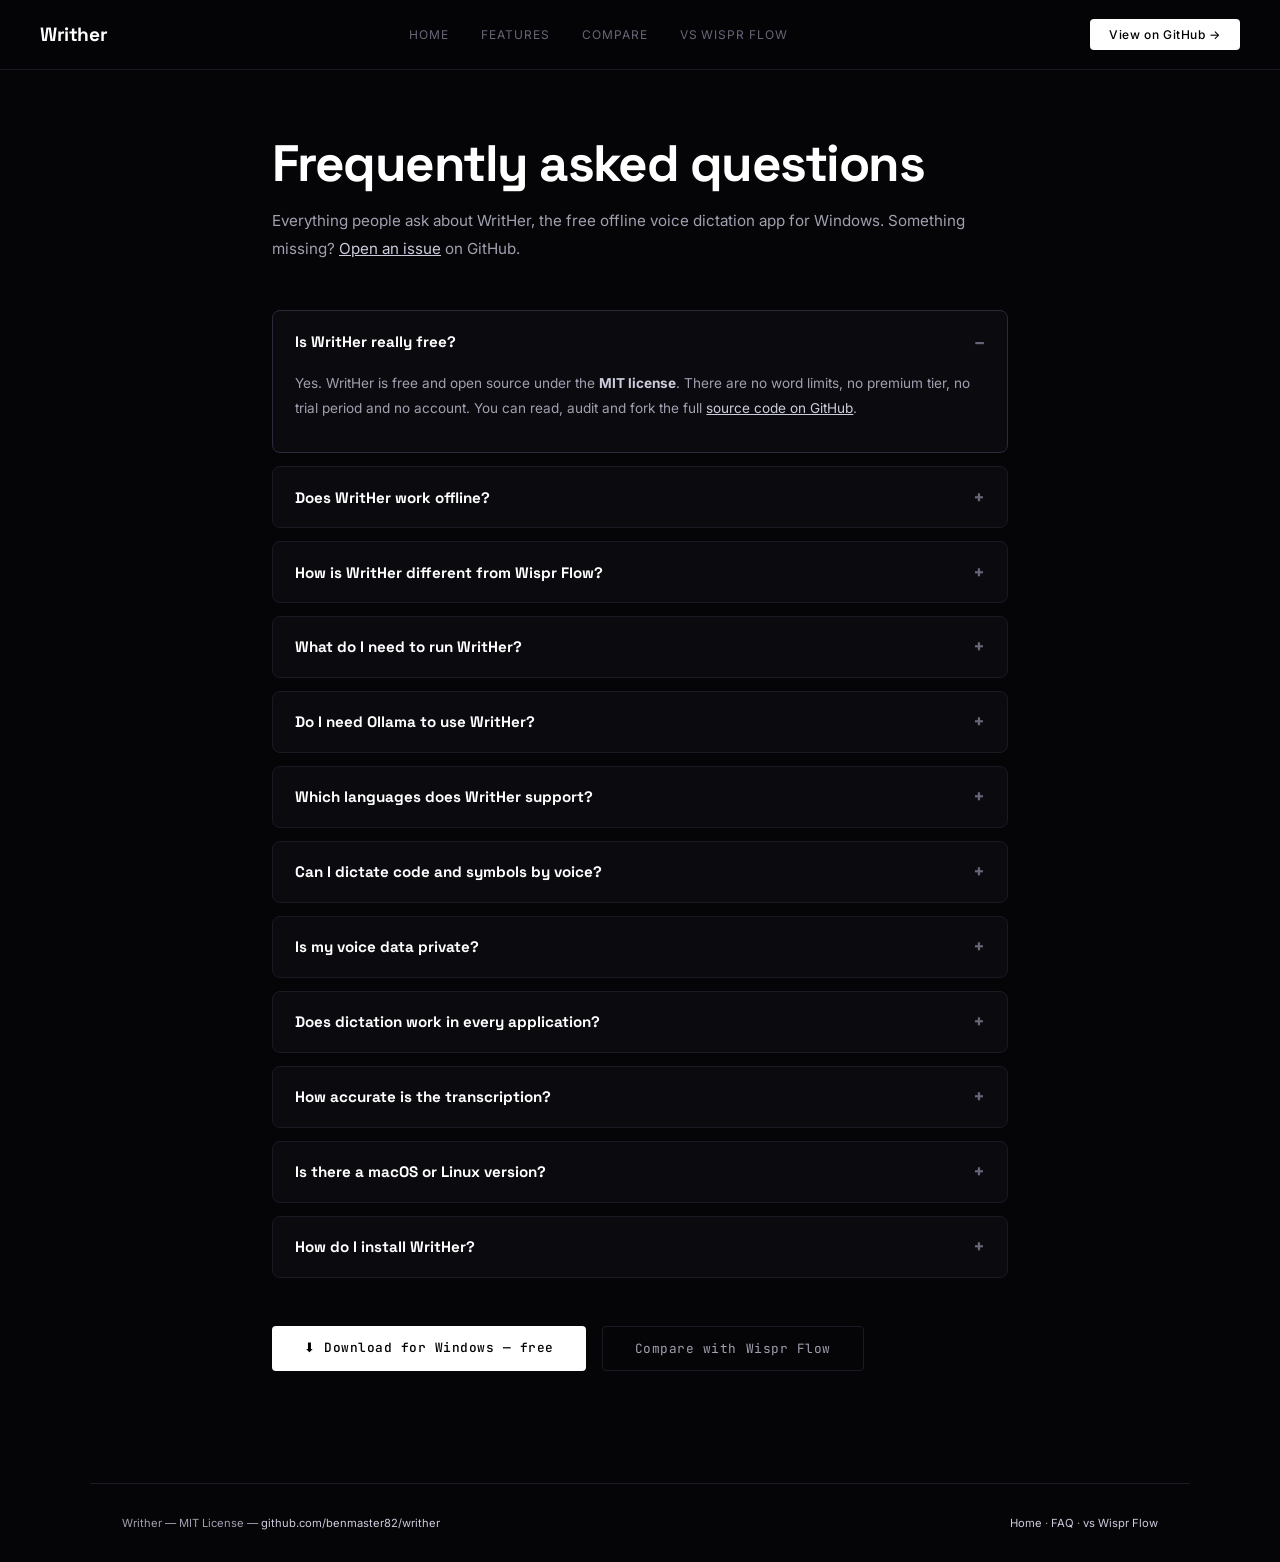
==== docs/faq/index.html @ ecf0fc8d "SEO: add /wispr-flow-alternative and /faq landing pages - wispr-flow-alternative/: honest comparison" ====
<!DOCTYPE html>
<html lang="en">

<head>
  <meta charset="UTF-8" />
  <meta name="viewport" content="width=device-width, initial-scale=1.0" />

  <title>WritHer FAQ — Free Offline Voice Dictation for Windows</title>
  <meta name="description" content="Frequently asked questions about WritHer: is it really free, does it work offline, which languages are supported, can you dictate code by voice, privacy, system requirements and more." />

  <link rel="canonical" href="https://getwrither.com/faq/" />
  <link rel="icon" href="/favicon.ico" sizes="16x16 32x32 48x48" />
  <link rel="apple-touch-icon" href="/apple-touch-icon.png" />

  <meta property="og:type"         content="website" />
  <meta property="og:url"          content="https://getwrither.com/faq/" />
  <meta property="og:site_name"    content="WritHer" />
  <meta property="og:title"        content="WritHer FAQ — Free Offline Voice Dictation for Windows" />
  <meta property="og:description"  content="Everything people ask about WritHer: pricing (it's free), offline use, privacy, languages, code dictation, requirements." />
  <meta property="og:image"        content="https://getwrither.com/og-image.png" />
  <meta property="og:image:width"  content="1200" />
  <meta property="og:image:height" content="630" />
  <meta property="og:image:alt"    content="WritHer — free offline voice dictation for Windows" />
  <meta property="og:locale"       content="en_US" />

  <meta name="twitter:card"        content="summary_large_image" />
  <meta name="twitter:title"       content="WritHer FAQ — Free Offline Voice Dictation for Windows" />
  <meta name="twitter:description" content="Everything people ask about WritHer: pricing (it's free), offline use, privacy, languages, code dictation, requirements." />
  <meta name="twitter:image"       content="https://getwrither.com/og-image.png" />

  <meta name="theme-color" content="#050508" />

  <link rel="preconnect" href="https://fonts.googleapis.com" />
  <link
    href="https://fonts.googleapis.com/css2?family=Space+Grotesk:wght@500;700&family=Inter:wght@400;500;600&family=JetBrains+Mono:wght@400;500&display=swap"
    rel="stylesheet" />

  <style>
    *, *::before, *::after { box-sizing: border-box; margin: 0; padding: 0; }

    :root {
      --bg-deep: #000000;
      --bg: #050508;
      --surface: #0a0a0f;
      --bg-hover: #111118;
      --border: #1a1a24;
      --border-glow: #2a2a3a;
      --white: #ffffff;
      --fg-accent: #ccccdd;
      --muted: #a0a0b0;
      --accent-dim: #666678;
      --accent-hover: #ddddee;
    }

    html { scroll-behavior: smooth; }

    body {
      background: var(--bg);
      color: var(--fg-accent);
      font-family: 'Inter', sans-serif;
      overflow-x: hidden;
    }

    nav {
      position: fixed; top: 0; left: 0; right: 0; z-index: 100;
      display: flex; align-items: center; justify-content: space-between;
      padding: 1.2rem 2.5rem;
      background: rgba(5, 5, 8, 0.85);
      backdrop-filter: blur(12px);
      border-bottom: 1px solid var(--border);
    }

    .nav-logo {
      font-family: 'Space Grotesk', sans-serif; font-weight: 800; font-size: 1.2rem;
      color: var(--white); letter-spacing: -.02em; text-decoration: none;
    }

    .nav-links { display: flex; gap: 2rem; }

    .nav-links a {
      color: var(--accent-dim); text-decoration: none; font-size: .75rem;
      letter-spacing: .08em; text-transform: uppercase; transition: color .2s;
    }

    .nav-links a:hover { color: var(--white); }

    .nav-cta {
      background: var(--white); color: #000; padding: .5rem 1.2rem; border-radius: 4px;
      font-size: .75rem; font-weight: 500; text-decoration: none; letter-spacing: .05em;
    }

    main { max-width: 800px; margin: 0 auto; padding: 8.5rem 2rem 4rem; }

    h1 {
      font-family: 'Space Grotesk', sans-serif;
      font-size: clamp(2.2rem, 5vw, 3.2rem);
      font-weight: 800; line-height: 1.08; letter-spacing: -.03em;
      color: var(--white); margin-bottom: 1rem;
    }

    .lead { font-size: .95rem; line-height: 1.8; color: var(--muted); margin-bottom: 3rem; }
    .lead a { color: var(--fg-accent); }

    details {
      background: var(--surface); border: 1px solid var(--border); border-radius: 8px;
      margin-bottom: .8rem; overflow: hidden;
    }

    details[open] { border-color: var(--border-glow); }

    summary {
      cursor: pointer; list-style: none;
      padding: 1.1rem 1.4rem;
      font-family: 'Space Grotesk', sans-serif; font-weight: 700; font-size: .95rem;
      color: var(--white);
      display: flex; justify-content: space-between; align-items: center; gap: 1rem;
    }

    summary::-webkit-details-marker { display: none; }

    summary::after { content: '+'; color: var(--accent-dim); font-size: 1.2rem; flex-shrink: 0; }
    details[open] summary::after { content: '–'; }

    .answer { padding: 0 1.4rem 1.2rem; }

    .answer p, .answer li { font-size: .85rem; line-height: 1.8; color: var(--muted); margin-bottom: .8rem; }
    .answer ul { padding-left: 1.2rem; }
    .answer a { color: var(--fg-accent); }
    .answer strong { color: var(--fg-accent); }
    .answer code {
      font-family: 'JetBrains Mono', monospace; font-size: .78rem;
      background: var(--bg-deep); border: 1px solid var(--border);
      border-radius: 4px; padding: .1rem .4rem;
    }

    .cta-row { display: flex; gap: 1rem; flex-wrap: wrap; margin-top: 3rem; }

    .btn-primary {
      display: inline-block; background: var(--white); color: #000;
      padding: .8rem 2rem; border-radius: 4px;
      font-family: 'JetBrains Mono', monospace; font-size: .8rem; font-weight: 500;
      text-decoration: none; letter-spacing: .04em; transition: background .2s;
    }

    .btn-primary:hover { background: var(--accent-hover); }

    .btn-ghost {
      display: inline-block; background: transparent; color: var(--muted);
      border: 1px solid var(--border); padding: .8rem 2rem; border-radius: 4px;
      font-family: 'JetBrains Mono', monospace; font-size: .8rem;
      text-decoration: none; letter-spacing: .04em;
    }

    .btn-ghost:hover { border-color: var(--border-glow); color: var(--white); }

    footer {
      border-top: 1px solid var(--border); padding: 2rem;
      display: flex; align-items: center; justify-content: space-between;
      flex-wrap: wrap; gap: 1rem; max-width: 1100px; margin: 3rem auto 0;
    }

    footer p { font-size: .7rem; color: var(--muted); margin: 0; }
    footer a { color: var(--fg-accent); text-decoration: none; }

    @media (max-width: 768px) {
      nav { padding: 1rem 1.5rem; }
      .nav-links { display: none; }
      main { padding: 7rem 1.5rem 3rem; }
      footer { flex-direction: column; text-align: center; gap: 0.5rem; }
    }
  </style>

  <script type="application/ld+json">
  {
    "@context": "https://schema.org",
    "@type": "FAQPage",
    "mainEntity": [
      {
        "@type": "Question",
        "name": "Is WritHer really free?",
        "acceptedAnswer": {
          "@type": "Answer",
          "text": "Yes. WritHer is free and open source under the MIT license. There are no word limits, no premium tier, no trial period and no account. You can read, audit and fork the full source code on GitHub."
        }
      },
      {
        "@type": "Question",
        "name": "Does WritHer work offline?",
        "acceptedAnswer": {
          "@type": "Answer",
          "text": "Yes, 100%. Speech recognition runs locally with faster-whisper, the assistant uses a local LLM via Ollama, and data is stored in a local SQLite database. Internet is only needed once, on first launch, to download the Whisper speech model (about 250 MB for the default model). After that, everything works with the network unplugged."
        }
      },
      {
        "@type": "Question",
        "name": "How is WritHer different from Wispr Flow?",
        "acceptedAnswer": {
          "@type": "Answer",
          "text": "Wispr Flow is a paid cloud service ($12–15/month, free tier capped at 2,000 words per week) available on Mac, Windows, iPhone and Android. WritHer is free, open source and processes everything on your own Windows PC — nothing is sent to any server. WritHer also adds a local voice assistant for notes, reminders and appointments, and an opt-in mode for dictating symbols and code. Wispr Flow is better if you need macOS or mobile apps, or AI-powered rewriting of your text."
        }
      },
      {
        "@type": "Question",
        "name": "What do I need to run WritHer?",
        "acceptedAnswer": {
          "@type": "Answer",
          "text": "Windows 10 or 11, a working microphone, and an internet connection on first launch to download the Whisper model. No GPU is required: the default small model runs on a normal CPU. For assistant mode only, you also need Ollama installed with a local LLM such as llama3.1:8b."
        }
      },
      {
        "@type": "Question",
        "name": "Do I need Ollama to use WritHer?",
        "acceptedAnswer": {
          "@type": "Answer",
          "text": "Only for assistant mode (voice commands for notes, reminders and appointments). Dictation works completely without Ollama — if all you want is speech-to-text into any app, just install WritHer and go."
        }
      },
      {
        "@type": "Question",
        "name": "Which languages does WritHer support?",
        "acceptedAnswer": {
          "@type": "Answer",
          "text": "Speech recognition is powered by Whisper, which understands about 90 languages. You can leave recognition on Auto (detects the language of each clip) or pin it to English, Italian or German from Settings. The user interface ships in English, Italian and German, and adding a new UI language is a single entry in locales.py."
        }
      },
      {
        "@type": "Question",
        "name": "Can I dictate code and symbols by voice?",
        "acceptedAnswer": {
          "@type": "Answer",
          "text": "Yes — this is one of WritHer's unique features. Enable the opt-in Symbol & spelling mode in Settings, then say 'forward slash', 'semicolon', 'open bracket' or number words to get the actual characters. You can spell identifiers letter by letter: saying 'W H forward slash F A T' types WH/FAT. Normal prose and contractions like don't are never mangled."
        }
      },
      {
        "@type": "Question",
        "name": "Is my voice data private?",
        "acceptedAnswer": {
          "@type": "Answer",
          "text": "Yes. Your audio never leaves your computer: transcription and intent parsing run locally, notes are stored in a local SQLite file, and WritHer contains no telemetry, analytics or account system. Because the code is open source, this is verifiable rather than a promise."
        }
      },
      {
        "@type": "Question",
        "name": "Does dictation work in every application?",
        "acceptedAnswer": {
          "@type": "Answer",
          "text": "WritHer pastes transcribed text into whatever window has focus using the clipboard, so it works in virtually any app that accepts Ctrl+V: editors, browsers, chat apps, IDEs, terminals. Your previous clipboard content is saved and restored automatically. If an app blocks paste injection, the text is saved to a recovery file so nothing is lost."
        }
      },
      {
        "@type": "Question",
        "name": "How accurate is the transcription?",
        "acceptedAnswer": {
          "@type": "Answer",
          "text": "Accuracy depends on the Whisper model you choose in Settings. The default small model (244 MB) is a good balance and handles symbol phrases reliably. If your machine is fast, medium or large-v3 give noticeably better accuracy; tiny and base are faster but weaker. A custom vocabulary and priming terms can further improve recognition of names and jargon."
        }
      },
      {
        "@type": "Question",
        "name": "Is there a macOS or Linux version?",
        "acceptedAnswer": {
          "@type": "Answer",
          "text": "Not yet — WritHer currently supports Windows 10 and 11. macOS and Linux ports are the top items on the contribution wishlist, and the project welcomes contributors. If you need cross-platform open-source dictation today, Handy and OpenWhispr are honest alternatives (without WritHer's assistant and symbol mode)."
        }
      },
      {
        "@type": "Question",
        "name": "How do I install WritHer?",
        "acceptedAnswer": {
          "@type": "Answer",
          "text": "Download the latest WritHer zip from GitHub Releases, extract it anywhere and run WritHer.exe — the speech model downloads automatically on first launch. Prefer source? Clone the repository and run main.py with Python 3.11+. Full instructions are in the README."
        }
      }
    ]
  }
  </script>

  <script type="application/ld+json">
  {
    "@context": "https://schema.org",
    "@type": "BreadcrumbList",
    "itemListElement": [
      { "@type": "ListItem", "position": 1, "name": "WritHer", "item": "https://getwrither.com/" },
      { "@type": "ListItem", "position": 2, "name": "FAQ", "item": "https://getwrither.com/faq/" }
    ]
  }
  </script>
</head>

<body>

  <nav>
    <a class="nav-logo" href="/">Writher</a>
    <div class="nav-links">
      <a href="/">Home</a>
      <a href="/#features">Features</a>
      <a href="/#compare">Compare</a>
      <a href="/wispr-flow-alternative/">vs Wispr Flow</a>
    </div>
    <a class="nav-cta" href="https://github.com/benmaster82/writher" target="_blank">View on GitHub →</a>
  </nav>

  <main>
    <h1>Frequently asked questions</h1>
    <p class="lead">
      Everything people ask about WritHer, the free offline voice dictation app for Windows.
      Something missing? <a href="https://github.com/benmaster82/writher/issues">Open an issue</a> on GitHub.
    </p>

    <details open>
      <summary>Is WritHer really free?</summary>
      <div class="answer">
        <p>Yes. WritHer is free and open source under the <strong>MIT license</strong>. There are no word limits,
        no premium tier, no trial period and no account. You can read, audit and fork the full
        <a href="https://github.com/benmaster82/writher">source code on GitHub</a>.</p>
      </div>
    </details>

    <details>
      <summary>Does WritHer work offline?</summary>
      <div class="answer">
        <p>Yes, <strong>100%</strong>. Speech recognition runs locally with faster-whisper, the assistant uses a
        local LLM via Ollama, and data is stored in a local SQLite database. Internet is only needed once, on
        first launch, to download the Whisper speech model (about 250&nbsp;MB for the default model). After that,
        everything works with the network unplugged.</p>
      </div>
    </details>

    <details>
      <summary>How is WritHer different from Wispr Flow?</summary>
      <div class="answer">
        <p>Wispr Flow is a paid cloud service ($12–15/month, free tier capped at 2,000 words per week) available
        on Mac, Windows, iPhone and Android. WritHer is free, open source and processes everything on your own
        Windows PC — nothing is sent to any server. WritHer also adds a local voice assistant for notes,
        reminders and appointments, and an opt-in mode for dictating symbols and code. Wispr Flow is better if
        you need macOS or mobile apps, or AI-powered rewriting of your text.</p>
        <p>Read the full <a href="/wispr-flow-alternative/">WritHer vs Wispr Flow comparison</a>.</p>
      </div>
    </details>

    <details>
      <summary>What do I need to run WritHer?</summary>
      <div class="answer">
        <p>Windows 10 or 11, a working microphone, and an internet connection on first launch to download the
        Whisper model. <strong>No GPU is required</strong>: the default <code>small</code> model runs on a normal
        CPU. For assistant mode only, you also need <a href="https://ollama.com">Ollama</a> installed with a
        local LLM such as <code>llama3.1:8b</code>.</p>
      </div>
    </details>

    <details>
      <summary>Do I need Ollama to use WritHer?</summary>
      <div class="answer">
        <p>Only for <strong>assistant mode</strong> (voice commands for notes, reminders and appointments).
        Dictation works completely without Ollama — if all you want is speech-to-text into any app, just install
        WritHer and go.</p>
      </div>
    </details>

    <details>
      <summary>Which languages does WritHer support?</summary>
      <div class="answer">
        <p>Speech recognition is powered by Whisper, which understands about <strong>90 languages</strong>. You
        can leave recognition on <code>Auto</code> (detects the language of each clip) or pin it to English,
        Italian or German from Settings. The user interface ships in English, Italian and German, and adding a
        new UI language is a single entry in <code>locales.py</code>.</p>
      </div>
    </details>

    <details>
      <summary>Can I dictate code and symbols by voice?</summary>
      <div class="answer">
        <p>Yes — this is one of WritHer's unique features. Enable the opt-in <strong>Symbol &amp; spelling
        mode</strong> in Settings, then say "forward slash", "semicolon", "open bracket" or number words to get
        the actual characters. You can spell identifiers letter by letter: saying <em>"W H forward slash F A
        T"</em> types <code>WH/FAT</code>. Normal prose and contractions like <code>don't</code> are never
        mangled.</p>
      </div>
    </details>

    <details>
      <summary>Is my voice data private?</summary>
      <div class="answer">
        <p>Yes. Your audio never leaves your computer: transcription and intent parsing run locally, notes are
        stored in a local SQLite file, and WritHer contains <strong>no telemetry, analytics or account
        system</strong>. Because the code is open source, this is verifiable rather than a promise.</p>
      </div>
    </details>

    <details>
      <summary>Does dictation work in every application?</summary>
      <div class="answer">
        <p>WritHer pastes transcribed text into whatever window has focus using the clipboard, so it works in
        virtually any app that accepts <code>Ctrl+V</code>: editors, browsers, chat apps, IDEs, terminals. Your
        previous clipboard content is saved and restored automatically. If an app blocks paste injection, the
        text is saved to a recovery file so nothing is lost.</p>
      </div>
    </details>

    <details>
      <summary>How accurate is the transcription?</summary>
      <div class="answer">
        <p>Accuracy depends on the Whisper model you choose in Settings. The default <code>small</code> model
        (244&nbsp;MB) is a good balance and handles symbol phrases reliably. If your machine is fast,
        <code>medium</code> or <code>large-v3</code> give noticeably better accuracy; <code>tiny</code> and
        <code>base</code> are faster but weaker. A custom vocabulary and priming terms can further improve
        recognition of names and jargon.</p>
      </div>
    </details>

    <details>
      <summary>Is there a macOS or Linux version?</summary>
      <div class="answer">
        <p>Not yet — WritHer currently supports Windows 10 and 11. macOS and Linux ports are the top items on the
        <a href="https://github.com/benmaster82/writher#contributing">contribution wishlist</a>, and the project
        welcomes contributors. If you need cross-platform open-source dictation today, Handy and OpenWhispr are
        honest alternatives (without WritHer's assistant and symbol mode).</p>
      </div>
    </details>

    <details>
      <summary>How do I install WritHer?</summary>
      <div class="answer">
        <p>Download the latest WritHer zip from
        <a href="https://github.com/benmaster82/writher/releases/latest">GitHub Releases</a>, extract it anywhere
        and run <code>WritHer.exe</code> — the speech model downloads automatically on first launch. Prefer
        source? Clone the repository and run <code>main.py</code> with Python 3.11+. Full instructions are in the
        <a href="https://github.com/benmaster82/writher#installation">README</a>.</p>
      </div>
    </details>

    <div class="cta-row">
      <a class="btn-primary" href="https://github.com/benmaster82/writher/releases/latest" target="_blank">⬇ Download for Windows — free</a>
      <a class="btn-ghost" href="/wispr-flow-alternative/">Compare with Wispr Flow</a>
    </div>
  </main>

  <footer>
    <p>Writher — MIT License — <a href="https://github.com/benmaster82/writher">github.com/benmaster82/writher</a></p>
    <p><a href="/">Home</a> · <a href="/faq/">FAQ</a> · <a href="/wispr-flow-alternative/">vs Wispr Flow</a></p>
  </footer>

</body>

</html>
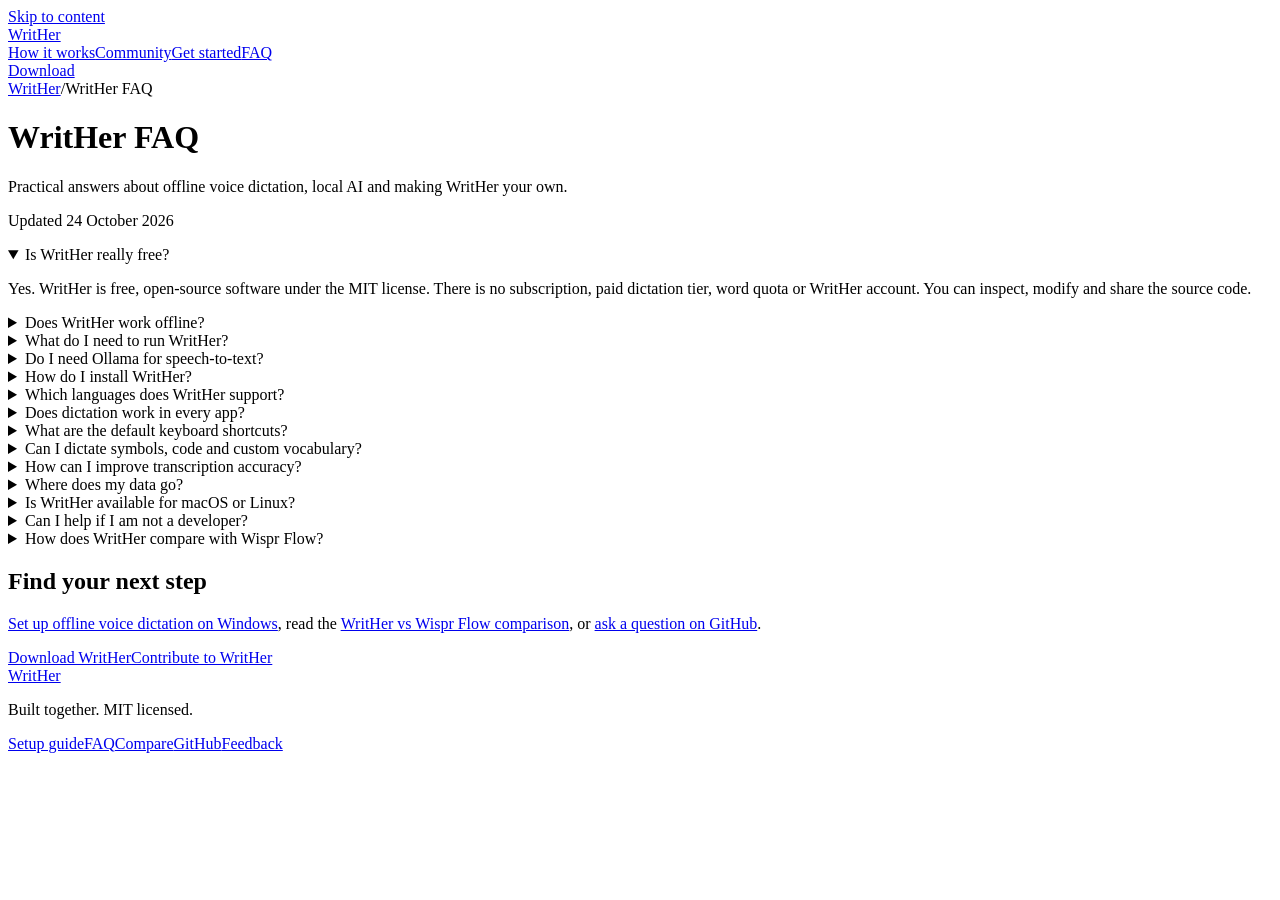
==== commit 59cf4581: "feat(site): restyle landing around widget and community Add interactive widget demos, responsive com" ====
--- a/docs/faq/index.html
+++ b/docs/faq/index.html
@@ -1,445 +1,40 @@
-<!DOCTYPE html>
-<html lang="en">
-
-<head>
-  <meta charset="UTF-8" />
-  <meta name="viewport" content="width=device-width, initial-scale=1.0" />
-
-  <title>WritHer FAQ — Free Offline Voice Dictation for Windows</title>
-  <meta name="description" content="Frequently asked questions about WritHer: is it really free, does it work offline, which languages are supported, can you dictate code by voice, privacy, system requirements and more." />
-
-  <link rel="canonical" href="https://getwrither.com/faq/" />
-  <link rel="icon" href="/favicon.ico" sizes="16x16 32x32 48x48" />
-  <link rel="apple-touch-icon" href="/apple-touch-icon.png" />
-
-  <meta property="og:type"         content="website" />
-  <meta property="og:url"          content="https://getwrither.com/faq/" />
-  <meta property="og:site_name"    content="WritHer" />
-  <meta property="og:title"        content="WritHer FAQ — Free Offline Voice Dictation for Windows" />
-  <meta property="og:description"  content="Everything people ask about WritHer: pricing (it's free), offline use, privacy, languages, code dictation, requirements." />
-  <meta property="og:image"        content="https://getwrither.com/og-image.png" />
-  <meta property="og:image:width"  content="1200" />
-  <meta property="og:image:height" content="630" />
-  <meta property="og:image:alt"    content="WritHer — free offline voice dictation for Windows" />
-  <meta property="og:locale"       content="en_US" />
-
-  <meta name="twitter:card"        content="summary_large_image" />
-  <meta name="twitter:title"       content="WritHer FAQ — Free Offline Voice Dictation for Windows" />
-  <meta name="twitter:description" content="Everything people ask about WritHer: pricing (it's free), offline use, privacy, languages, code dictation, requirements." />
-  <meta name="twitter:image"       content="https://getwrither.com/og-image.png" />
-
-  <meta name="theme-color" content="#050508" />
-
-  <link rel="preconnect" href="https://fonts.googleapis.com" />
-  <link
-    href="https://fonts.googleapis.com/css2?family=Space+Grotesk:wght@500;700&family=Inter:wght@400;500;600&family=JetBrains+Mono:wght@400;500&display=swap"
-    rel="stylesheet" />
-
-  <style>
-    *, *::before, *::after { box-sizing: border-box; margin: 0; padding: 0; }
-
-    :root {
-      --bg-deep: #000000;
-      --bg: #050508;
-      --surface: #0a0a0f;
-      --bg-hover: #111118;
-      --border: #1a1a24;
-      --border-glow: #2a2a3a;
-      --white: #ffffff;
-      --fg-accent: #ccccdd;
-      --muted: #a0a0b0;
-      --accent-dim: #666678;
-      --accent-hover: #ddddee;
-    }
-
-    html { scroll-behavior: smooth; }
-
-    body {
-      background: var(--bg);
-      color: var(--fg-accent);
-      font-family: 'Inter', sans-serif;
-      overflow-x: hidden;
-    }
-
-    nav {
-      position: fixed; top: 0; left: 0; right: 0; z-index: 100;
-      display: flex; align-items: center; justify-content: space-between;
-      padding: 1.2rem 2.5rem;
-      background: rgba(5, 5, 8, 0.85);
-      backdrop-filter: blur(12px);
-      border-bottom: 1px solid var(--border);
-    }
-
-    .nav-logo {
-      font-family: 'Space Grotesk', sans-serif; font-weight: 800; font-size: 1.2rem;
-      color: var(--white); letter-spacing: -.02em; text-decoration: none;
-    }
-
-    .nav-links { display: flex; gap: 2rem; }
-
-    .nav-links a {
-      color: var(--accent-dim); text-decoration: none; font-size: .75rem;
-      letter-spacing: .08em; text-transform: uppercase; transition: color .2s;
-    }
-
-    .nav-links a:hover { color: var(--white); }
-
-    .nav-cta {
-      background: var(--white); color: #000; padding: .5rem 1.2rem; border-radius: 4px;
-      font-size: .75rem; font-weight: 500; text-decoration: none; letter-spacing: .05em;
-    }
-
-    main { max-width: 800px; margin: 0 auto; padding: 8.5rem 2rem 4rem; }
-
-    h1 {
-      font-family: 'Space Grotesk', sans-serif;
-      font-size: clamp(2.2rem, 5vw, 3.2rem);
-      font-weight: 800; line-height: 1.08; letter-spacing: -.03em;
-      color: var(--white); margin-bottom: 1rem;
-    }
-
-    .lead { font-size: .95rem; line-height: 1.8; color: var(--muted); margin-bottom: 3rem; }
-    .lead a { color: var(--fg-accent); }
-
-    details {
-      background: var(--surface); border: 1px solid var(--border); border-radius: 8px;
-      margin-bottom: .8rem; overflow: hidden;
-    }
-
-    details[open] { border-color: var(--border-glow); }
-
-    summary {
-      cursor: pointer; list-style: none;
-      padding: 1.1rem 1.4rem;
-      font-family: 'Space Grotesk', sans-serif; font-weight: 700; font-size: .95rem;
-      color: var(--white);
-      display: flex; justify-content: space-between; align-items: center; gap: 1rem;
-    }
-
-    summary::-webkit-details-marker { display: none; }
-
-    summary::after { content: '+'; color: var(--accent-dim); font-size: 1.2rem; flex-shrink: 0; }
-    details[open] summary::after { content: '–'; }
-
-    .answer { padding: 0 1.4rem 1.2rem; }
-
-    .answer p, .answer li { font-size: .85rem; line-height: 1.8; color: var(--muted); margin-bottom: .8rem; }
-    .answer ul { padding-left: 1.2rem; }
-    .answer a { color: var(--fg-accent); }
-    .answer strong { color: var(--fg-accent); }
-    .answer code {
-      font-family: 'JetBrains Mono', monospace; font-size: .78rem;
-      background: var(--bg-deep); border: 1px solid var(--border);
-      border-radius: 4px; padding: .1rem .4rem;
-    }
-
-    .cta-row { display: flex; gap: 1rem; flex-wrap: wrap; margin-top: 3rem; }
-
-    .btn-primary {
-      display: inline-block; background: var(--white); color: #000;
-      padding: .8rem 2rem; border-radius: 4px;
-      font-family: 'JetBrains Mono', monospace; font-size: .8rem; font-weight: 500;
-      text-decoration: none; letter-spacing: .04em; transition: background .2s;
-    }
-
-    .btn-primary:hover { background: var(--accent-hover); }
-
-    .btn-ghost {
-      display: inline-block; background: transparent; color: var(--muted);
-      border: 1px solid var(--border); padding: .8rem 2rem; border-radius: 4px;
-      font-family: 'JetBrains Mono', monospace; font-size: .8rem;
-      text-decoration: none; letter-spacing: .04em;
-    }
-
-    .btn-ghost:hover { border-color: var(--border-glow); color: var(--white); }
-
-    footer {
-      border-top: 1px solid var(--border); padding: 2rem;
-      display: flex; align-items: center; justify-content: space-between;
-      flex-wrap: wrap; gap: 1rem; max-width: 1100px; margin: 3rem auto 0;
-    }
-
-    footer p { font-size: .7rem; color: var(--muted); margin: 0; }
-    footer a { color: var(--fg-accent); text-decoration: none; }
-
-    @media (max-width: 768px) {
-      nav { padding: 1rem 1.5rem; }
-      .nav-links { display: none; }
-      main { padding: 7rem 1.5rem 3rem; }
-      footer { flex-direction: column; text-align: center; gap: 0.5rem; }
-    }
-  </style>
-
-  <script type="application/ld+json">
-  {
-    "@context": "https://schema.org",
-    "@type": "FAQPage",
-    "mainEntity": [
-      {
-        "@type": "Question",
-        "name": "Is WritHer really free?",
-        "acceptedAnswer": {
-          "@type": "Answer",
-          "text": "Yes. WritHer is free and open source under the MIT license. There are no word limits, no premium tier, no trial period and no account. You can read, audit and fork the full source code on GitHub."
-        }
-      },
-      {
-        "@type": "Question",
-        "name": "Does WritHer work offline?",
-        "acceptedAnswer": {
-          "@type": "Answer",
-          "text": "Yes, 100%. Speech recognition runs locally with faster-whisper, the assistant uses a local LLM via Ollama, and data is stored in a local SQLite database. Internet is only needed once, on first launch, to download the Whisper speech model (about 250 MB for the default model). After that, everything works with the network unplugged."
-        }
-      },
-      {
-        "@type": "Question",
-        "name": "How is WritHer different from Wispr Flow?",
-        "acceptedAnswer": {
-          "@type": "Answer",
-          "text": "Wispr Flow is a paid cloud service ($12–15/month, free tier capped at 2,000 words per week) available on Mac, Windows, iPhone and Android. WritHer is free, open source and processes everything on your own Windows PC — nothing is sent to any server. WritHer also adds a local voice assistant for notes, reminders and appointments, and an opt-in mode for dictating symbols and code. Wispr Flow is better if you need macOS or mobile apps, or AI-powered rewriting of your text."
-        }
-      },
-      {
-        "@type": "Question",
-        "name": "What do I need to run WritHer?",
-        "acceptedAnswer": {
-          "@type": "Answer",
-          "text": "Windows 10 or 11, a working microphone, and an internet connection on first launch to download the Whisper model. No GPU is required: the default small model runs on a normal CPU. For assistant mode only, you also need Ollama installed with a local LLM such as llama3.1:8b."
-        }
-      },
-      {
-        "@type": "Question",
-        "name": "Do I need Ollama to use WritHer?",
-        "acceptedAnswer": {
-          "@type": "Answer",
-          "text": "Only for assistant mode (voice commands for notes, reminders and appointments). Dictation works completely without Ollama — if all you want is speech-to-text into any app, just install WritHer and go."
-        }
-      },
-      {
-        "@type": "Question",
-        "name": "Which languages does WritHer support?",
-        "acceptedAnswer": {
-          "@type": "Answer",
-          "text": "Speech recognition is powered by Whisper, which understands about 90 languages. You can leave recognition on Auto (detects the language of each clip) or pin it to English, Italian or German from Settings. The user interface ships in English, Italian and German, and adding a new UI language is a single entry in locales.py."
-        }
-      },
-      {
-        "@type": "Question",
-        "name": "Can I dictate code and symbols by voice?",
-        "acceptedAnswer": {
-          "@type": "Answer",
-          "text": "Yes — this is one of WritHer's unique features. Enable the opt-in Symbol & spelling mode in Settings, then say 'forward slash', 'semicolon', 'open bracket' or number words to get the actual characters. You can spell identifiers letter by letter: saying 'W H forward slash F A T' types WH/FAT. Normal prose and contractions like don't are never mangled."
-        }
-      },
-      {
-        "@type": "Question",
-        "name": "Is my voice data private?",
-        "acceptedAnswer": {
-          "@type": "Answer",
-          "text": "Yes. Your audio never leaves your computer: transcription and intent parsing run locally, notes are stored in a local SQLite file, and WritHer contains no telemetry, analytics or account system. Because the code is open source, this is verifiable rather than a promise."
-        }
-      },
-      {
-        "@type": "Question",
-        "name": "Does dictation work in every application?",
-        "acceptedAnswer": {
-          "@type": "Answer",
-          "text": "WritHer pastes transcribed text into whatever window has focus using the clipboard, so it works in virtually any app that accepts Ctrl+V: editors, browsers, chat apps, IDEs, terminals. Your previous clipboard content is saved and restored automatically. If an app blocks paste injection, the text is saved to a recovery file so nothing is lost."
-        }
-      },
-      {
-        "@type": "Question",
-        "name": "How accurate is the transcription?",
-        "acceptedAnswer": {
-          "@type": "Answer",
-          "text": "Accuracy depends on the Whisper model you choose in Settings. The default small model (244 MB) is a good balance and handles symbol phrases reliably. If your machine is fast, medium or large-v3 give noticeably better accuracy; tiny and base are faster but weaker. A custom vocabulary and priming terms can further improve recognition of names and jargon."
-        }
-      },
-      {
-        "@type": "Question",
-        "name": "Is there a macOS or Linux version?",
-        "acceptedAnswer": {
-          "@type": "Answer",
-          "text": "Not yet — WritHer currently supports Windows 10 and 11. macOS and Linux ports are the top items on the contribution wishlist, and the project welcomes contributors. If you need cross-platform open-source dictation today, Handy and OpenWhispr are honest alternatives (without WritHer's assistant and symbol mode)."
-        }
-      },
-      {
-        "@type": "Question",
-        "name": "How do I install WritHer?",
-        "acceptedAnswer": {
-          "@type": "Answer",
-          "text": "Download the latest WritHer zip from GitHub Releases, extract it anywhere and run WritHer.exe — the speech model downloads automatically on first launch. Prefer source? Clone the repository and run main.py with Python 3.11+. Full instructions are in the README."
-        }
-      }
-    ]
-  }
-  </script>
-
-  <script type="application/ld+json">
-  {
-    "@context": "https://schema.org",
-    "@type": "BreadcrumbList",
-    "itemListElement": [
-      { "@type": "ListItem", "position": 1, "name": "WritHer", "item": "https://getwrither.com/" },
-      { "@type": "ListItem", "position": 2, "name": "FAQ", "item": "https://getwrither.com/faq/" }
-    ]
-  }
-  </script>
-</head>
-
-<body>
-
-  <nav>
-    <a class="nav-logo" href="/">Writher</a>
-    <div class="nav-links">
-      <a href="/">Home</a>
-      <a href="/#features">Features</a>
-      <a href="/#compare">Compare</a>
-      <a href="/wispr-flow-alternative/">vs Wispr Flow</a>
-    </div>
-    <a class="nav-cta" href="https://github.com/benmaster82/writher" target="_blank">View on GitHub →</a>
-  </nav>
-
-  <main>
-    <h1>Frequently asked questions</h1>
-    <p class="lead">
-      Everything people ask about WritHer, the free offline voice dictation app for Windows.
-      Something missing? <a href="https://github.com/benmaster82/writher/issues">Open an issue</a> on GitHub.
-    </p>
-
-    <details open>
-      <summary>Is WritHer really free?</summary>
-      <div class="answer">
-        <p>Yes. WritHer is free and open source under the <strong>MIT license</strong>. There are no word limits,
-        no premium tier, no trial period and no account. You can read, audit and fork the full
-        <a href="https://github.com/benmaster82/writher">source code on GitHub</a>.</p>
-      </div>
-    </details>
-
-    <details>
-      <summary>Does WritHer work offline?</summary>
-      <div class="answer">
-        <p>Yes, <strong>100%</strong>. Speech recognition runs locally with faster-whisper, the assistant uses a
-        local LLM via Ollama, and data is stored in a local SQLite database. Internet is only needed once, on
-        first launch, to download the Whisper speech model (about 250&nbsp;MB for the default model). After that,
-        everything works with the network unplugged.</p>
-      </div>
-    </details>
-
-    <details>
-      <summary>How is WritHer different from Wispr Flow?</summary>
-      <div class="answer">
-        <p>Wispr Flow is a paid cloud service ($12–15/month, free tier capped at 2,000 words per week) available
-        on Mac, Windows, iPhone and Android. WritHer is free, open source and processes everything on your own
-        Windows PC — nothing is sent to any server. WritHer also adds a local voice assistant for notes,
-        reminders and appointments, and an opt-in mode for dictating symbols and code. Wispr Flow is better if
-        you need macOS or mobile apps, or AI-powered rewriting of your text.</p>
-        <p>Read the full <a href="/wispr-flow-alternative/">WritHer vs Wispr Flow comparison</a>.</p>
-      </div>
-    </details>
-
-    <details>
-      <summary>What do I need to run WritHer?</summary>
-      <div class="answer">
-        <p>Windows 10 or 11, a working microphone, and an internet connection on first launch to download the
-        Whisper model. <strong>No GPU is required</strong>: the default <code>small</code> model runs on a normal
-        CPU. For assistant mode only, you also need <a href="https://ollama.com">Ollama</a> installed with a
-        local LLM such as <code>llama3.1:8b</code>.</p>
-      </div>
-    </details>
-
-    <details>
-      <summary>Do I need Ollama to use WritHer?</summary>
-      <div class="answer">
-        <p>Only for <strong>assistant mode</strong> (voice commands for notes, reminders and appointments).
-        Dictation works completely without Ollama — if all you want is speech-to-text into any app, just install
-        WritHer and go.</p>
-      </div>
-    </details>
-
-    <details>
-      <summary>Which languages does WritHer support?</summary>
-      <div class="answer">
-        <p>Speech recognition is powered by Whisper, which understands about <strong>90 languages</strong>. You
-        can leave recognition on <code>Auto</code> (detects the language of each clip) or pin it to English,
-        Italian or German from Settings. The user interface ships in English, Italian and German, and adding a
-        new UI language is a single entry in <code>locales.py</code>.</p>
-      </div>
-    </details>
-
-    <details>
-      <summary>Can I dictate code and symbols by voice?</summary>
-      <div class="answer">
-        <p>Yes — this is one of WritHer's unique features. Enable the opt-in <strong>Symbol &amp; spelling
-        mode</strong> in Settings, then say "forward slash", "semicolon", "open bracket" or number words to get
-        the actual characters. You can spell identifiers letter by letter: saying <em>"W H forward slash F A
-        T"</em> types <code>WH/FAT</code>. Normal prose and contractions like <code>don't</code> are never
-        mangled.</p>
-      </div>
-    </details>
-
-    <details>
-      <summary>Is my voice data private?</summary>
-      <div class="answer">
-        <p>Yes. Your audio never leaves your computer: transcription and intent parsing run locally, notes are
-        stored in a local SQLite file, and WritHer contains <strong>no telemetry, analytics or account
-        system</strong>. Because the code is open source, this is verifiable rather than a promise.</p>
-      </div>
-    </details>
-
-    <details>
-      <summary>Does dictation work in every application?</summary>
-      <div class="answer">
-        <p>WritHer pastes transcribed text into whatever window has focus using the clipboard, so it works in
-        virtually any app that accepts <code>Ctrl+V</code>: editors, browsers, chat apps, IDEs, terminals. Your
-        previous clipboard content is saved and restored automatically. If an app blocks paste injection, the
-        text is saved to a recovery file so nothing is lost.</p>
-      </div>
-    </details>
-
-    <details>
-      <summary>How accurate is the transcription?</summary>
-      <div class="answer">
-        <p>Accuracy depends on the Whisper model you choose in Settings. The default <code>small</code> model
-        (244&nbsp;MB) is a good balance and handles symbol phrases reliably. If your machine is fast,
-        <code>medium</code> or <code>large-v3</code> give noticeably better accuracy; <code>tiny</code> and
-        <code>base</code> are faster but weaker. A custom vocabulary and priming terms can further improve
-        recognition of names and jargon.</p>
-      </div>
-    </details>
-
-    <details>
-      <summary>Is there a macOS or Linux version?</summary>
-      <div class="answer">
-        <p>Not yet — WritHer currently supports Windows 10 and 11. macOS and Linux ports are the top items on the
-        <a href="https://github.com/benmaster82/writher#contributing">contribution wishlist</a>, and the project
-        welcomes contributors. If you need cross-platform open-source dictation today, Handy and OpenWhispr are
-        honest alternatives (without WritHer's assistant and symbol mode).</p>
-      </div>
-    </details>
-
-    <details>
-      <summary>How do I install WritHer?</summary>
-      <div class="answer">
-        <p>Download the latest WritHer zip from
-        <a href="https://github.com/benmaster82/writher/releases/latest">GitHub Releases</a>, extract it anywhere
-        and run <code>WritHer.exe</code> — the speech model downloads automatically on first launch. Prefer
-        source? Clone the repository and run <code>main.py</code> with Python 3.11+. Full instructions are in the
-        <a href="https://github.com/benmaster82/writher#installation">README</a>.</p>
-      </div>
-    </details>
-
-    <div class="cta-row">
-      <a class="btn-primary" href="https://github.com/benmaster82/writher/releases/latest" target="_blank">⬇ Download for Windows — free</a>
-      <a class="btn-ghost" href="/wispr-flow-alternative/">Compare with Wispr Flow</a>
-    </div>
-  </main>
-
-  <footer>
-    <p>Writher — MIT License — <a href="https://github.com/benmaster82/writher">github.com/benmaster82/writher</a></p>
-    <p><a href="/">Home</a> · <a href="/faq/">FAQ</a> · <a href="/wispr-flow-alternative/">vs Wispr Flow</a></p>
-  </footer>
-
-</body>
-
-</html>
+<!doctype html>
+<html lang="en"><head>
+<meta charset="utf-8"><meta name="viewport" content="width=device-width, initial-scale=1">
+<title>WritHer FAQ — Offline Dictation, Setup &amp; Privacy</title><meta name="description" content="Answers about WritHer offline dictation: Windows setup, microphone and model requirements, shortcuts, languages, privacy, local AI and ways to contribute.">
+<link rel="canonical" href="https://getwrither.com/faq/"><meta name="robots" content="index, follow, max-image-preview:large">
+<meta name="theme-color" content="#000000"><link rel="icon" href="/favicon.ico"><link rel="apple-touch-icon" href="/apple-touch-icon.png">
+<meta property="og:type" content="website"><meta property="og:site_name" content="WritHer"><meta property="og:url" content="https://getwrither.com/faq/">
+<meta property="og:title" content="WritHer FAQ — Offline Dictation, Setup &amp; Privacy"><meta property="og:description" content="Answers about WritHer offline dictation: Windows setup, microphone and model requirements, shortcuts, languages, privacy, local AI and ways to contribute.">
+<meta property="og:image" content="https://getwrither.com/og-image.png"><meta property="og:image:width" content="1200"><meta property="og:image:height" content="630"><meta property="og:image:alt" content="WritHer — free offline voice dictation for Windows"><meta property="og:locale" content="en_US">
+<meta name="twitter:card" content="summary_large_image"><meta name="twitter:title" content="WritHer FAQ — Offline Dictation, Setup &amp; Privacy"><meta name="twitter:description" content="Answers about WritHer offline dictation: Windows setup, microphone and model requirements, shortcuts, languages, privacy, local AI and ways to contribute."><meta name="twitter:image" content="https://getwrither.com/og-image.png">
+<link rel="preconnect" href="https://fonts.googleapis.com"><link rel="preconnect" href="https://fonts.gstatic.com" crossorigin>
+<link href="https://fonts.googleapis.com/css2?family=Manrope:wght@400;500;600;700;800&display=swap" rel="stylesheet">
+<link rel="stylesheet" href="/landing.css"><script src="/landing.js" defer></script>
+<script type="application/ld+json">{"@context": "https://schema.org", "@graph": [{"@type": "WebPage", "@id": "https://getwrither.com/faq/", "url": "https://getwrither.com/faq/", "name": "WritHer FAQ — Offline Dictation, Setup & Privacy", "description": "Answers about WritHer offline dictation: Windows setup, microphone and model requirements, shortcuts, languages, privacy, local AI and ways to contribute.", "inLanguage": "en", "dateModified": "2026-10-24", "isPartOf": {"@id": "https://getwrither.com/#website"}}, {"@type": "BreadcrumbList", "itemListElement": [{"@type": "ListItem", "position": 1, "name": "WritHer", "item": "https://getwrither.com/"}, {"@type": "ListItem", "position": 2, "name": "WritHer FAQ", "item": "https://getwrither.com/faq/"}]}, {"@type": "FAQPage", "mainEntity": [{"@type": "Question", "name": "Is WritHer really free?", "acceptedAnswer": {"@type": "Answer", "text": "Yes. WritHer is free, open-source software under the MIT license. There is no subscription, paid dictation tier, word quota or WritHer account. You can inspect, modify and share the source code."}}, {"@type": "Question", "name": "Does WritHer work offline?", "acceptedAnswer": {"@type": "Answer", "text": "Dictation works offline after the speech model has downloaded. The voice assistant also works offline when its language model and server run on your PC. Download the models and install dependencies before going offline. If you configure a remote assistant server, assistant requests go to that server."}}, {"@type": "Question", "name": "What do I need to run WritHer?", "acceptedAnswer": {"@type": "Answer", "text": "A Windows 10 or Windows 11 PC, a working microphone and an internet connection for the initial downloads. Dictation can run on the CPU; a GPU is optional. Larger speech and assistant models need more memory and processing power. Python 3.11 or later is needed only when running from source."}}, {"@type": "Question", "name": "Do I need Ollama for speech-to-text?", "acceptedAnswer": {"@type": "Answer", "text": "No. Dictation uses faster-whisper and works without a language-model server. Assistant mode requires Ollama or an OpenAI-compatible local server, such as llama.cpp or LM Studio, with a compatible model. The two modes can be used independently."}}, {"@type": "Question", "name": "How do I install WritHer?", "acceptedAnswer": {"@type": "Answer", "text": "Download the Windows ZIP from GitHub Releases, extract it and run WritHer.exe. Wait for the speech model to finish downloading and loading. Focus a text field, hold AltGr, speak and release. Follow the setup guide below for the assistant and troubleshooting."}}, {"@type": "Question", "name": "Which languages does WritHer support?", "acceptedAnswer": {"@type": "Answer", "text": "Recognition uses Whisper multilingual models. Auto detects the language of each recording; Settings also lets you select English, Italian or German explicitly. The interface is available in English, Italian and German. Recognition quality varies with the language, model, recording and microphone."}}, {"@type": "Question", "name": "Does dictation work in every app?", "acceptedAnswer": {"@type": "Answer", "text": "WritHer pastes the transcript into the focused Windows application, so it works with most text fields that accept pasted text. Focus the intended field before recording. Applications that block paste or run at a different privilege level may need additional attention. The default clipboard behavior saves and restores your previous content."}}, {"@type": "Question", "name": "What are the default keyboard shortcuts?", "acceptedAnswer": {"@type": "Answer", "text": "Hold AltGr for dictation. Hold Ctrl + Alt + R for the voice assistant. Release to finish. You can change the shortcuts in Settings and choose between hold-to-record and toggle recording. Your saved settings take precedence over defaults."}}, {"@type": "Question", "name": "Can I dictate symbols, code and custom vocabulary?", "acceptedAnswer": {"@type": "Answer", "text": "Yes. Enable Symbol & spelling mode for spoken English symbol names such as forward slash or semicolon. Spoken letters and numbers can be combined into identifiers. Custom vocabulary maps your spoken phrases to written text, while priming terms help the model recognize names and jargon. This is dictation, not automatic code generation."}}, {"@type": "Question", "name": "How can I improve transcription accuracy?", "acceptedAnswer": {"@type": "Answer", "text": "Use a clear microphone signal, reduce background noise and choose the correct recognition language. Try a larger speech model if your PC can run it comfortably. Add useful names and specialist terms to the vocabulary and priming list. Speed and accuracy depend on your hardware, model and recording."}}, {"@type": "Question", "name": "Where does my data go?", "acceptedAnswer": {"@type": "Answer", "text": "Speech recognition runs on your PC. Notes, reminders and settings are stored locally. The app has no WritHer account or telemetry service. Assistant requests are sent to the provider URL you configure: keep it local for an entirely local setup. Initial model downloads and installation require network access."}}, {"@type": "Question", "name": "Is WritHer available for macOS or Linux?", "acceptedAnswer": {"@type": "Answer", "text": "The current application supports Windows 10 and 11. Contributions towards macOS and Linux support are welcome. The project uses Windows-specific integrations, so a port needs implementation and testing rather than just packaging."}}, {"@type": "Question", "name": "Can I help if I am not a developer?", "acceptedAnswer": {"@type": "Answer", "text": "Absolutely. Share an idea, report a reproducible issue, improve a translation, test a release or help another person get started. Developers and designers can also improve the code, widget and documentation. Everyone is welcome; start with the contribution guide or open an issue."}}, {"@type": "Question", "name": "How does WritHer compare with Wispr Flow?", "acceptedAnswer": {"@type": "Answer", "text": "WritHer focuses on local speech recognition, a configurable local assistant and source code you can change. Wispr Flow offers a managed product across desktop and mobile platforms, with free and paid plans. The comparison page links to current official information instead of relying on old pricing or word limits."}}]}]}</script>
+</head><body><a class="skip-link" href="#main-content">Skip to content</a>
+<header class="site-header">
+    <a class="brand" href="/" aria-label="WritHer home"><span class="brand-eyes" aria-hidden="true"><i></i><i></i></span>WritHer</a>
+    <button class="menu-toggle" type="button" aria-expanded="false" aria-controls="site-nav" hidden>Menu</button>
+    <nav id="site-nav" aria-label="Main navigation"><a href="/#modes">How it works</a><a href="/#community">Community</a><a href="/offline-voice-dictation-windows/">Get started</a><a href="/faq/">FAQ</a></nav>
+    <a class="button button-small header-download" href="https://github.com/benmaster82/writher/releases/latest">Download</a>
+  </header>
+<main class="article-page" id="main-content">
+<nav class="breadcrumbs" aria-label="Breadcrumb"><a href="/">WritHer</a><span aria-hidden="true">/</span><span>WritHer FAQ</span></nav>
+<h1>WritHer FAQ</h1><p class="article-lead">Practical answers about offline voice dictation, local AI and making WritHer your own.</p><p class="article-date">Updated <time datetime="2026-10-24">24 October 2026</time></p>
+<div class="questions">
+<details open><summary>Is WritHer really free?</summary><p>Yes. WritHer is free, open-source software under the MIT license. There is no subscription, paid dictation tier, word quota or WritHer account. You can inspect, modify and share the source code.</p></details>
+<details><summary>Does WritHer work offline?</summary><p>Dictation works offline after the speech model has downloaded. The voice assistant also works offline when its language model and server run on your PC. Download the models and install dependencies before going offline. If you configure a remote assistant server, assistant requests go to that server.</p></details>
+<details><summary>What do I need to run WritHer?</summary><p>A Windows 10 or Windows 11 PC, a working microphone and an internet connection for the initial downloads. Dictation can run on the CPU; a GPU is optional. Larger speech and assistant models need more memory and processing power. Python 3.11 or later is needed only when running from source.</p></details>
+<details><summary>Do I need Ollama for speech-to-text?</summary><p>No. Dictation uses faster-whisper and works without a language-model server. Assistant mode requires Ollama or an OpenAI-compatible local server, such as llama.cpp or LM Studio, with a compatible model. The two modes can be used independently.</p></details>
+<details><summary>How do I install WritHer?</summary><p>Download the Windows ZIP from GitHub Releases, extract it and run WritHer.exe. Wait for the speech model to finish downloading and loading. Focus a text field, hold AltGr, speak and release. Follow the setup guide below for the assistant and troubleshooting.</p></details>
+<details><summary>Which languages does WritHer support?</summary><p>Recognition uses Whisper multilingual models. Auto detects the language of each recording; Settings also lets you select English, Italian or German explicitly. The interface is available in English, Italian and German. Recognition quality varies with the language, model, recording and microphone.</p></details>
+<details><summary>Does dictation work in every app?</summary><p>WritHer pastes the transcript into the focused Windows application, so it works with most text fields that accept pasted text. Focus the intended field before recording. Applications that block paste or run at a different privilege level may need additional attention. The default clipboard behavior saves and restores your previous content.</p></details>
+<details><summary>What are the default keyboard shortcuts?</summary><p>Hold AltGr for dictation. Hold Ctrl + Alt + R for the voice assistant. Release to finish. You can change the shortcuts in Settings and choose between hold-to-record and toggle recording. Your saved settings take precedence over defaults.</p></details>
+<details><summary>Can I dictate symbols, code and custom vocabulary?</summary><p>Yes. Enable Symbol &amp; spelling mode for spoken English symbol names such as forward slash or semicolon. Spoken letters and numbers can be combined into identifiers. Custom vocabulary maps your spoken phrases to written text, while priming terms help the model recognize names and jargon. This is dictation, not automatic code generation.</p></details>
+<details><summary>How can I improve transcription accuracy?</summary><p>Use a clear microphone signal, reduce background noise and choose the correct recognition language. Try a larger speech model if your PC can run it comfortably. Add useful names and specialist terms to the vocabulary and priming list. Speed and accuracy depend on your hardware, model and recording.</p></details>
+<details><summary>Where does my data go?</summary><p>Speech recognition runs on your PC. Notes, reminders and settings are stored locally. The app has no WritHer account or telemetry service. Assistant requests are sent to the provider URL you configure: keep it local for an entirely local setup. Initial model downloads and installation require network access.</p></details>
+<details><summary>Is WritHer available for macOS or Linux?</summary><p>The current application supports Windows 10 and 11. Contributions towards macOS and Linux support are welcome. The project uses Windows-specific integrations, so a port needs implementation and testing rather than just packaging.</p></details>
+<details><summary>Can I help if I am not a developer?</summary><p>Absolutely. Share an idea, report a reproducible issue, improve a translation, test a release or help another person get started. Developers and designers can also improve the code, widget and documentation. Everyone is welcome; start with the contribution guide or open an issue.</p></details>
+<details><summary>How does WritHer compare with Wispr Flow?</summary><p>WritHer focuses on local speech recognition, a configurable local assistant and source code you can change. Wispr Flow offers a managed product across desktop and mobile platforms, with free and paid plans. The comparison page links to current official information instead of relying on old pricing or word limits.</p></details></div><h2>Find your next step</h2><p><a href="/offline-voice-dictation-windows/">Set up offline voice dictation on Windows</a>, read the <a href="/wispr-flow-alternative/">WritHer vs Wispr Flow comparison</a>, or <a href="https://github.com/benmaster82/writher/issues">ask a question on GitHub</a>.</p><div class="actions"><a class="button" href="https://github.com/benmaster82/writher/releases/latest">Download WritHer</a><a class="button button-secondary" href="https://github.com/benmaster82/writher/blob/main/CONTRIBUTING.md">Contribute to WritHer</a></div>
+</main><footer class="site-footer"><a class="brand" href="/">WritHer</a><p>Built together. MIT licensed.</p><nav aria-label="Footer"><a href="/offline-voice-dictation-windows/">Setup guide</a><a href="/faq/">FAQ</a><a href="/wispr-flow-alternative/">Compare</a><a href="https://github.com/benmaster82/writher">GitHub</a><a href="https://github.com/benmaster82/writher/issues">Feedback</a></nav></footer></body></html>
